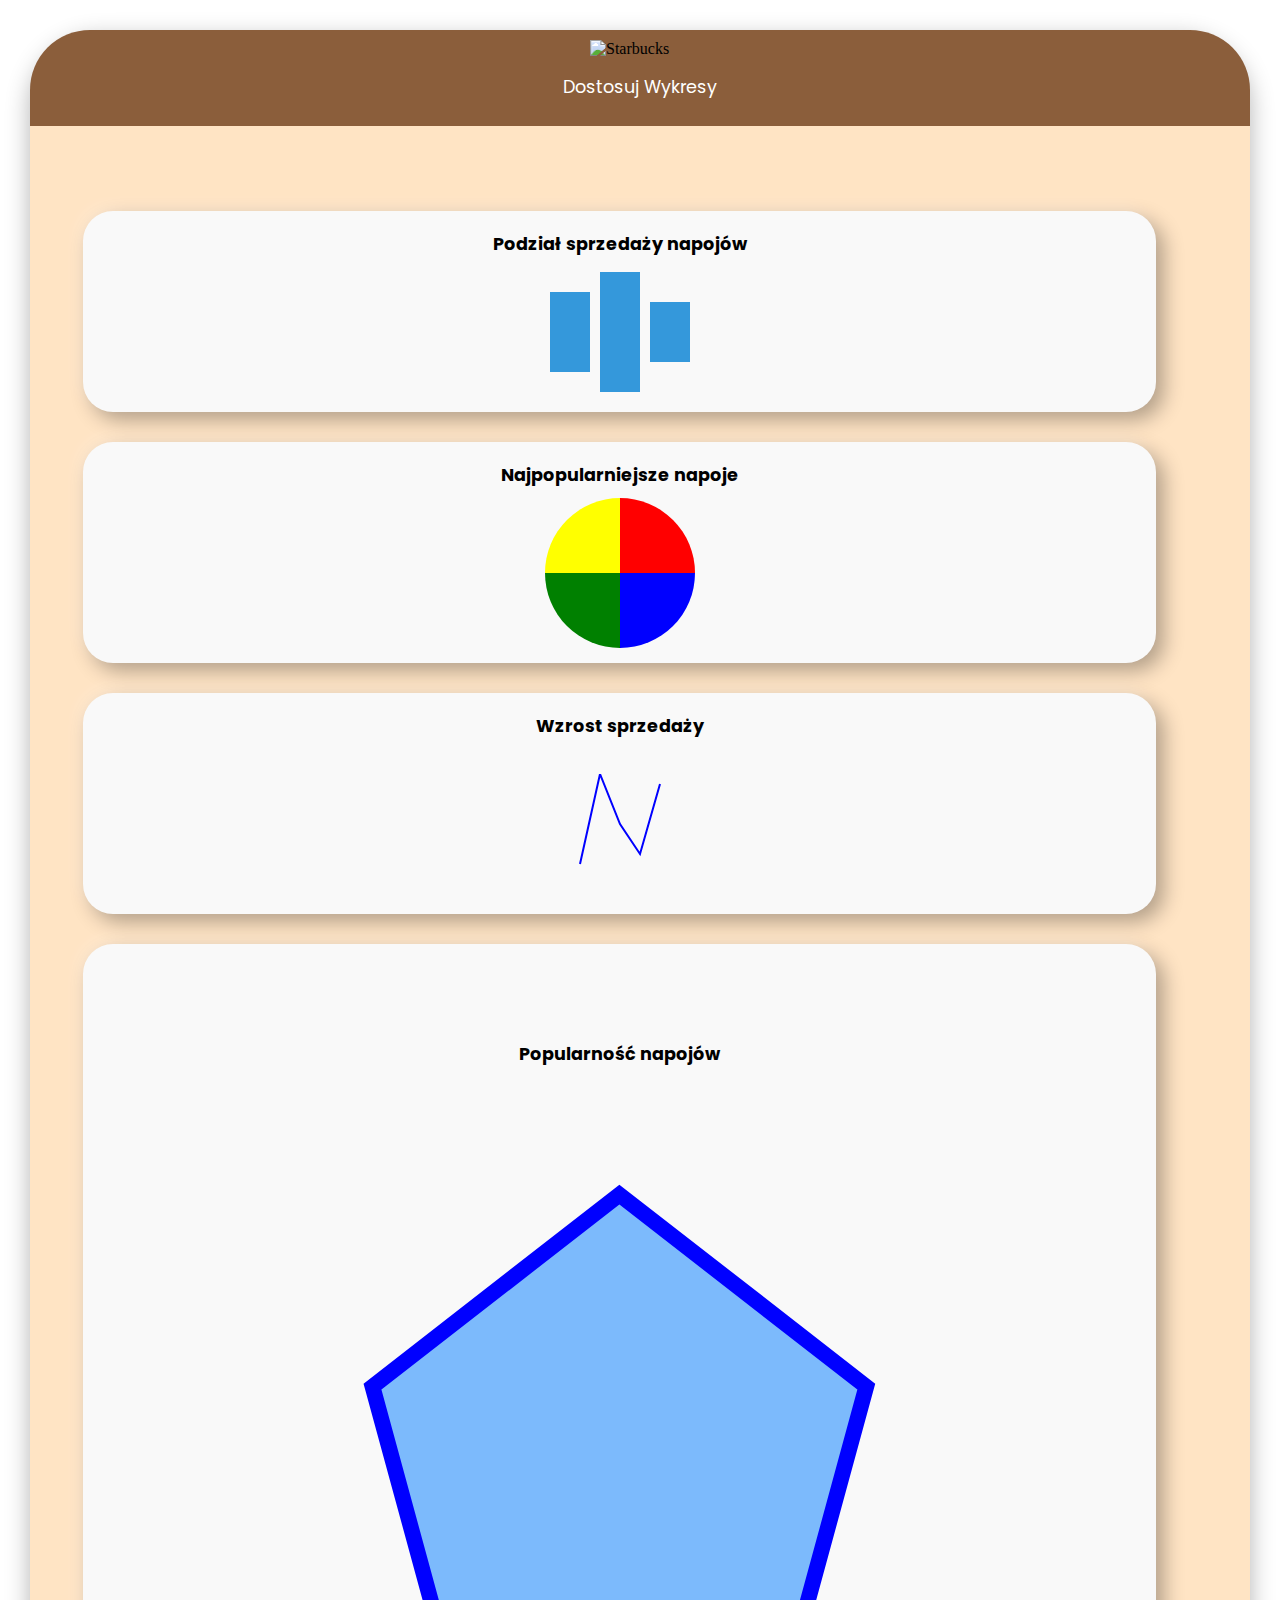
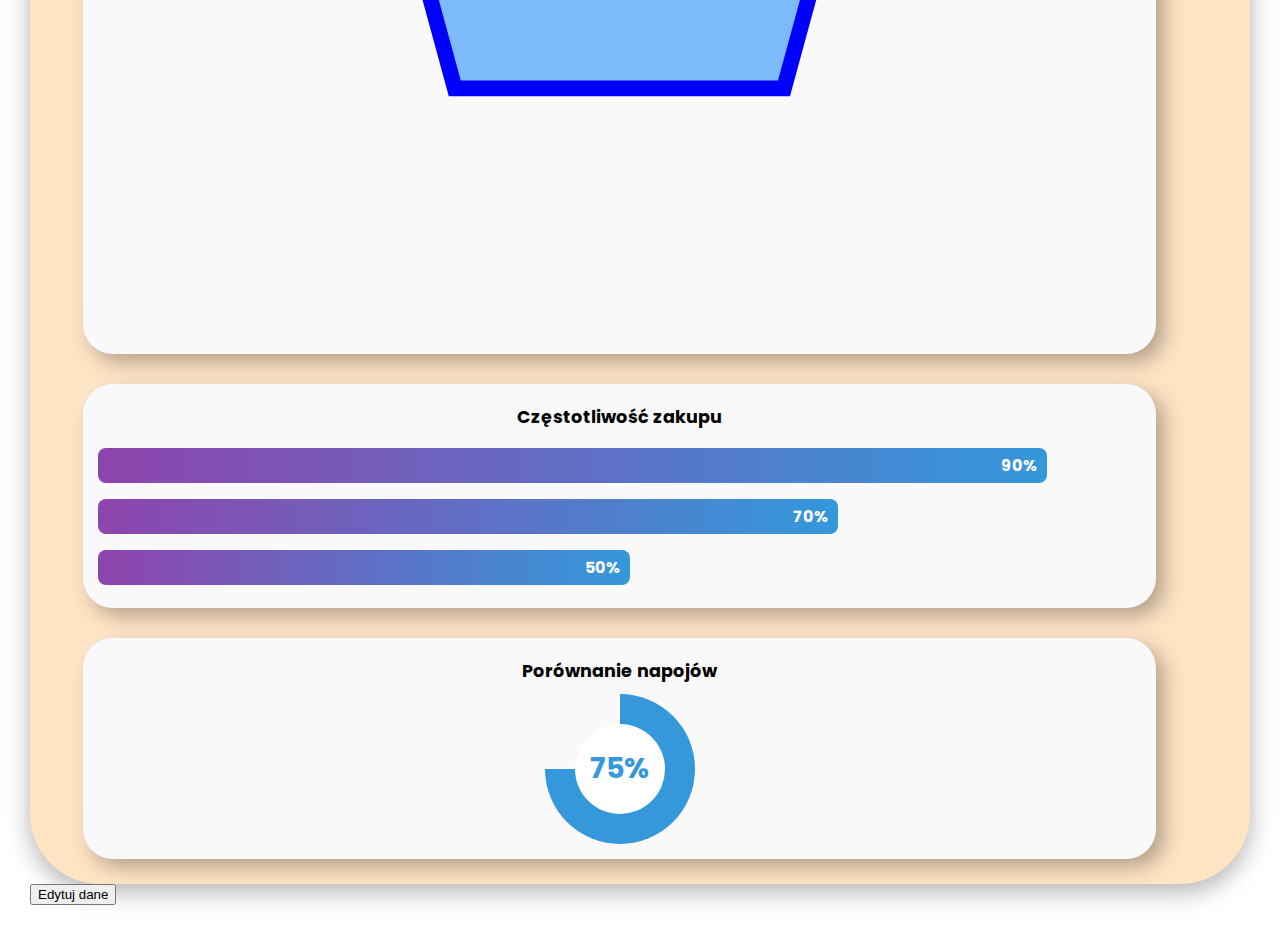
==== index.html @ aa89bda1 "fix" ====
<!DOCTYPE html>
<html lang="pl">
<head>
    <meta charset="UTF-8">
    <link rel="stylesheet" href="style.css">
    <meta name="viewport" content="width=device-width, initial-scale=1.0">
    <title>Dashboard</title>
</head>
<body>
    <main>
        <section class="sidebar">
            <section class="pionowe_zdjecia">
                <img src="https://download.logo.wine/logo/Starbucks/Starbucks-Logo.wine.png" class="kawa" alt="Starbucks">
                <ul>
                    <li><a href="dane.html">Dostosuj Wykresy</a></li>
                </ul>
            </section>
        </section>

        <section class="dashboard">
            <section class="box">
                <h2>Podział sprzedaży napojów</h2>
                <section class="wykres-kontener słupkowy">
                    <div style="height: 80px"></div>
                    <div style="height: 120px"></div>
                    <div style="height: 60px"></div>
                </section>
            </section>

            <section class="box">
                <h2>Najpopularniejsze napoje</h2>
                <div class="wykres-kontener">
                    <div class="kolowy"></div>
                </div>
            </section>

            <section class="box">
                <h2>Wzrost sprzedaży</h2>
                <div class="wykres-kontener liniowy">
                    <svg viewBox="0 0 100 100" width="100" height="100">
                        <polyline points="10,80 30,60 50,70 70,40 90,20" stroke="blue" stroke-width="2" fill="none" />
                    </svg>
                </div>
            </section>

            <section class="box">
                <h2>Popularność napojów </h2>
                <div class="graph-container">
                    <svg class="radar" viewBox="0 0 100 100">
                        <polygon points="50,10 90,30 75,80 25,80 10,30" fill="rgba(0, 123, 255, 0.5)" stroke="blue" stroke-width="2"></polygon>
                    </svg>
                </div>
            </section>

            <section class="box">
                <h2>Częstotliwość zakupu</h2>
                <div class="kontener-wykresu słupki">
                    <div style="width: 90%">90%</div>
                    <div style="width: 70%">70%</div>
                    <div style="width: 50%">50%</div>
                </div>
            </section>

            <section class="box">
                <h2>Porównanie napojów</h2>
                <div class="kontener-wykresu">
                    <div class="okrągły">
                        <div class="wartosc">75%</div>
                    </div>
                </div>
            </section>
        </section>
    </main>
    <script>
document.addEventListener("DOMContentLoaded", function () {
    let data = {
        slupkowy: [80, 120, 60],
        kolowy: [25, 25, 25, 25],
        liniowy: [10, 100, 50, 20, 90],
        slupki: [90, 70, 50],
        okragly: 75,
        radar: [70, 70, 70, 70, 70]
    };

    function updateCharts() {
        let slupkowyBars = document.querySelectorAll(".słupkowy div");
        for (let i = 0; i < slupkowyBars.length; i++) {
            slupkowyBars[i].style.height = data.slupkowy[i] + "px";
        }

        let pieChart = document.querySelector(".kolowy");
        let total = data.kolowy.reduce((a, b) => a + b, 0);
        let colors = ["red", "blue", "green", "yellow"];
        let gradient = "conic-gradient(";
        let start = 0;
        for (let i = 0; i < data.kolowy.length; i++) {
            let end = start + (data.kolowy[i] / total) * 100;
            gradient += colors[i] + " " + start + "% " + end + "%, ";
            start = end;
        }
        pieChart.style.background = gradient.slice(0, -2) + ")";

        let polyline = document.querySelector(".liniowy polyline");
        let points = "";
        for (let i = 0; i < data.liniowy.length; i++) {
            points += (10 + i * 20) + "," + (100 - data.liniowy[i]) + " ";
        }
        polyline.setAttribute("points", points.trim());

        let slupkiBars = document.querySelectorAll(".słupki div");
        for (let i = 0; i < slupkiBars.length; i++) {
            slupkiBars[i].style.width = data.slupki[i] + "%";
            slupkiBars[i].textContent = data.slupki[i] + "%";
        }

        let okraglyChart = document.querySelector(".okrągły");
        okraglyChart.style.background = `conic-gradient(#3498db 0% ${data.okragly}%, #f9f9f9 ${data.okragly}% 100%)`;
        document.querySelector(".okrągły .wartosc").textContent = data.okragly + "%";

        let radarSvg = document.querySelector(".radar polygon");
        let radarGrid = document.querySelector(".radar .grid");
        let basePoints = [
            [50, 0], [95, 35], [80, 90], [20, 90], [5, 35]
        ];
        let radarPoints = basePoints.map((point, index) => {
            let scale = data.radar[index] / 100;
            return [(50 + (point[0] - 50) * scale), (50 + (point[1] - 50) * scale)].join(",");
        }).join(" ");
        radarSvg.setAttribute("points", radarPoints);

        let gridPoints = basePoints.map(point => point.join(",")).join(" ");
        radarGrid.setAttribute("points", gridPoints);
    }

    let button = document.createElement("button");
    button.textContent = "Edytuj dane";
    button.id = "editData";
    document.body.appendChild(button);
    button.addEventListener("click", function () {
        let newData = prompt("Podaj nowe wartości w formacie JSON", JSON.stringify(data));
        try {
            data = JSON.parse(newData);
            updateCharts();
        } catch (e) {
            alert("Nieprawidłowy format danych!");
        }
    });

    updateCharts();
});

    </script>
</body>
</html>
---- style.css ----
@import url('https://fonts.googleapis.com/css2?family=Poppins:ital,wght@0,100;0,200;0,300;0,400;0,500;0,600;0,700;0,800;0,900;1,100;1,200;1,300;1,400;1,500;1,600;1,700;1,800;1,900&family=Raleway:ital,wght@0,100..900;1,100..900&family=Ubuntu:ital,wght@0,300;0,400;0,500;0,700;1,300;1,400;1,500;1,700&display=swap');

body, html {
    margin: 0;
    padding: 0;
    box-sizing: border-box;
    margin: 30px;
}

.pionowe_zdjecia{
    display: flex;
    flex-direction: column;
    justify-content: center;
    align-items: center;
}

.pionowe_zdjecia > ul{
    list-style: none;
    text-align: center;
    padding: 0px 20px 0px 20px;
}

.pionowe_zdjecia > ul > li > a{
    text-decoration: none;
    color: white;
    font-family: "Poppins", sans-serif;
    font-size: 1.1rem;
}

main {
    width: 90%;
    height: 85vh;
    display: flex;
    justify-content: center;
    place-self: center;
    border-radius: 70px;
    box-shadow: 0 8px 25px rgba(0, 0, 0, 0.3);
    background-color: bisque;
}

main .sidebar {
    width: 5%;
    display: flex;
    background-color: #8B5E3B;
    flex-direction: column;
    justify-content: start;
    align-items: center;
    padding: 20px;
    border-top-left-radius: 70px;
    border-bottom-left-radius: 70px;
    top: 0;
    left: 0;
    z-index: 10;
}

.kawa {
    width: 150px;
    height: 100px;
}

main .dashboard {
    width: 95%;
    display: flex;
    flex-wrap: wrap;
    padding: 20px;
    justify-content: space-between;
}

.dashboard > .box {
    width: 28%;
    height: 32vh;
    margin: 15px;
    padding: 10px;
    background-color: #f9f9f9;
    border-radius: 30px;
    box-shadow: 
        8px 8px 20px rgba(0, 0, 0, 0.3), 
        -5px -5px 15px rgba(255, 255, 255, 0.2);
    transition: transform 0.3s ease, box-shadow 0.3s ease;
}

.dashboard > .box:hover {
    transform: translateY(-10px) scale(1.05);
    box-shadow: 12px 12px 25px rgba(0, 0, 0, 0.4), 
                -7px -7px 20px rgba(255, 255, 255, 0.3);
}

.box {
    display: flex;
    justify-content: center;
    align-items: center;
    flex-direction: column;
    width: 100%;
    height: 100%;
    position: relative;
}

.box > h2 {
    margin: 5px 0px 10px 0px;
    font-family: "Poppins", sans-serif;
    font-size: 1.3rem;
}

.wykres-kontener {
    display: flex;
    align-items: center;
    justify-content: center;
}

.słupkowy div {
    width: 40px;
    height: var(--height);
    background: #3498db;
    margin: 5px;
    display: inline-block;
}

.kolowy {
    width: 150px;
    height: 150px;
    border-radius: 50%;
    background: conic-gradient(red 0% 25%, blue 25% 50%, green 50% 75%, yellow 75% 100%);
}

.liniowy {
    width: 150px;
    height: 150px;
}

.trójkątny {
    width: 0;
    height: 0;
    border-left: 70px solid transparent;
    border-right: 70px solid transparent;
    border-bottom: 150px solid #e74c3c;
}

.słupki {
    display: flex;
    flex-direction: column;
    align-items: flex-start;
    width: 100%;
}

.słupki div {
    height: 35px;
    width: var(--width);
    background: linear-gradient(to right, #8e44ad, #3498db);
    border-radius: 8px;
    margin: 8px 0;
    text-align: right;
    color: white;
    padding-right: 10px;
    line-height: 35px;
    font-weight: bold;
    font-family: "Poppins", sans-serif;
    transition: width 0.5s ease;
}

.okrągły {
    width: 150px;
    height: 150px;
    border-radius: 50%;
    background: conic-gradient(#3498db 0% 75%, #f9f9f9 75% 100%);
    position: relative;
    display: flex;
    align-items: center;
    justify-content: center;
}

.okrągły::before {
    content: "";
    position: absolute;
    width: 90px;
    height: 90px;
    background: white;
    border-radius: 50%;
    top: 30px;
    left: 30px;
}

.wartosc {
    position: absolute;
    font-family: "Poppins", sans-serif;
    font-size: 1.8rem;
    font-weight: bold;
    color: #3498db;
}

.graph-container {
    width: 90%;
    height: 80%;
    display: flex;
    align-items: center;
    justify-content: center;
}

.radar {
    width: 100%;
    height: 100%;
}

@media screen and (max-width: 1310px) {
    body, html {
        margin: 15px;
    }

    main .dashboard {
        padding: 10px;
    }

    main {
        width: 100%;
        flex-direction: column;
        height: auto;
    }

    main .sidebar {
        width: 100%;
        height: auto;
        position: relative;
        border-top-left-radius: 60px;
        border-bottom-left-radius: 0px;
        border-top-right-radius: 60px;
        padding: 10px 0;
        display: flex;
        justify-content: center; 
        align-items: center; 
        z-index: 10; 
    }

    .kawa {
        width: 100px;
        height: auto;
    }

    .dashboard {
        width: 100%;
        max-height: 100%;
        overflow-y: auto;
        padding: 10px;
        margin-top: 60px;
    }

    .dashboard > .box {
        width: 90%;  
        height: auto;
        margin: 15px auto;
        padding: 15px;
    }

    .box > h2 {
        font-size: 1.1rem;
    }
}



@media screen and (max-width: 768px) {
    main {
        width: 100%;
        flex-direction: column;
        height: auto;
    }

    main .sidebar {
        width: 100%;
        height: auto;
        position: relative;
        border-top-left-radius: 60px;
        border-bottom-left-radius: 0px;
        border-top-right-radius: 60px;
        padding: 10px 0;
        display: flex;
        justify-content: center; 
        align-items: center; 
        z-index: 10; 
    }

    .kawa {
        width: 100px;
        height: auto;
    }

    .dashboard {
        width: 100%;
        max-height: 100%;
        overflow-y: auto;
        padding: 10px;
        margin-top: 60px;
    }

    .dashboard > .box {
        width: 90%;  
        height: auto;
        margin: 15px auto;
        padding: 15px;
    }

    .box > h2 {
        font-size: 1.1rem;
    }
}




@media screen and (max-width: 425px) {
    body, html {
        margin: 15px;
    }

    main .dashboard {
        padding: 10px;
    }

    main {
        width: 100%;
        flex-direction: column;
        height: auto;
    }

    main .sidebar {
        width: 100%;
        height: auto;
        position: relative;
        border-top-left-radius: 60px;
        border-bottom-left-radius: 0px;
        border-top-right-radius: 60px;
        padding: 10px 0;
        display: flex;
        justify-content: center; 
        align-items: center; 
        z-index: 10; 
    }

    .kawa {
        width: 100px;
        height: auto;
    }

    .dashboard {
        width: 100%;
        max-height: 100%;
        overflow-y: auto;
        padding: 10px;
        margin-top: 60px;
    }

    .dashboard > .box {
        width: 90%;  
        height: auto;
        margin: 15px auto;
        padding: 15px;
    }

    .box > h2 {
        font-size: 1.1rem;
    }
}
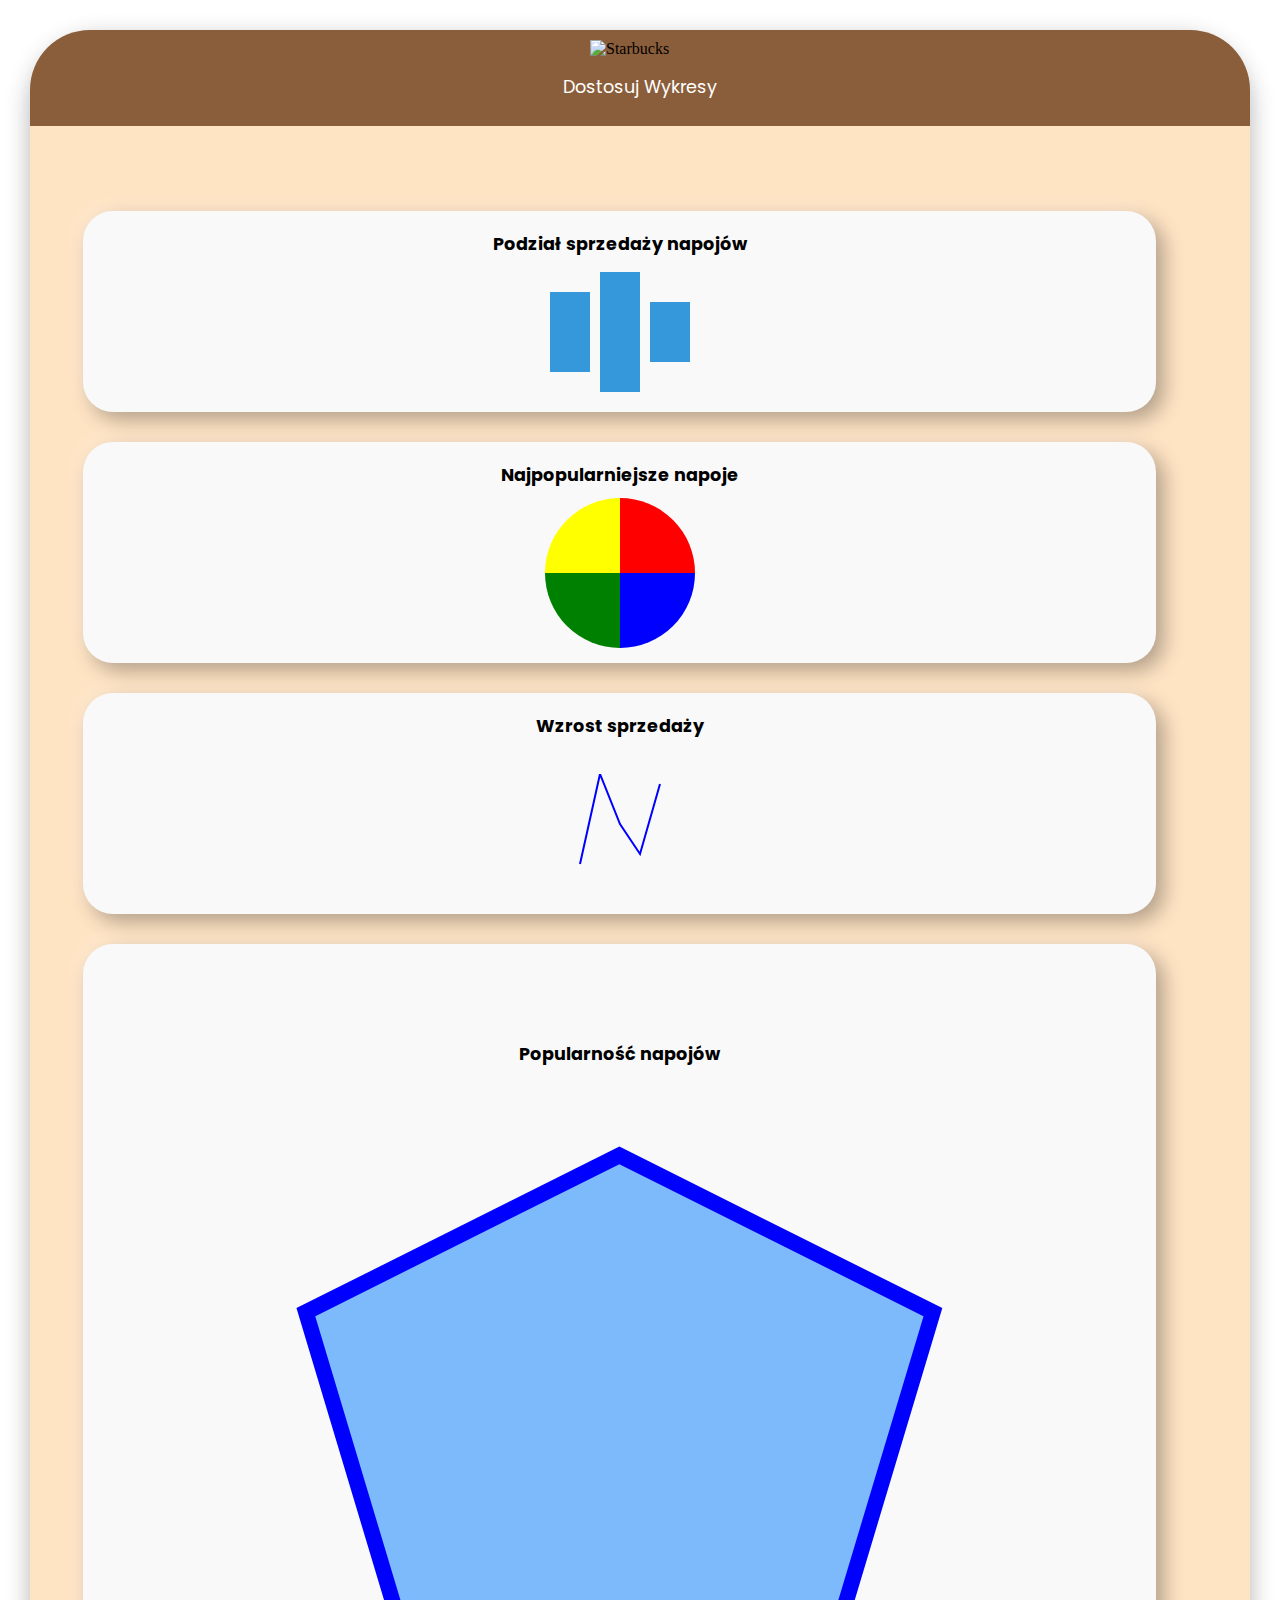
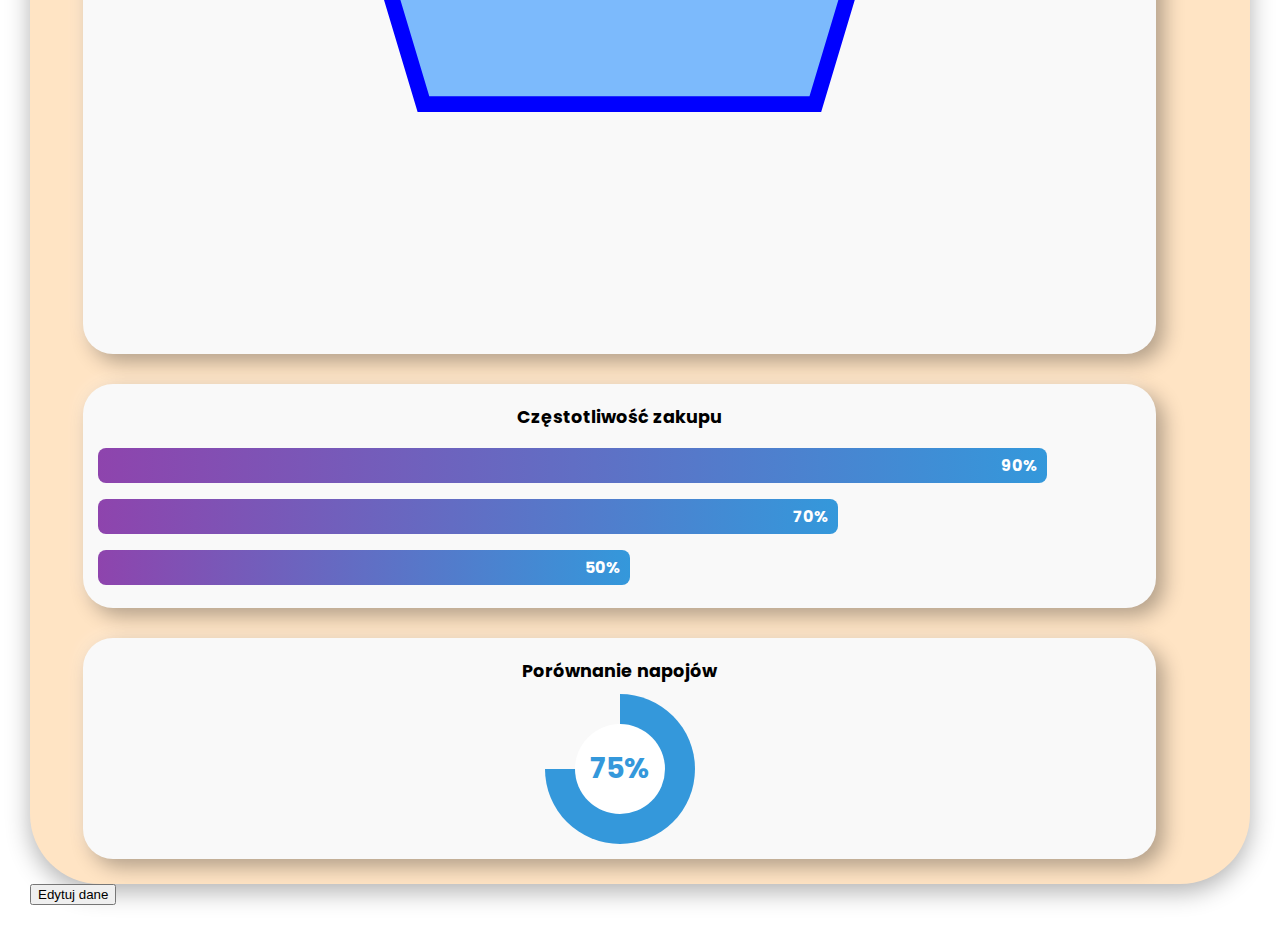
==== commit 8925fa5e: "Koniec na dzisiaj bo zaraz sie zabije chyba" ====
--- a/index.html
+++ b/index.html
@@ -2,8 +2,8 @@
 <html lang="pl">
 <head>
     <meta charset="UTF-8">
+    <meta name="viewport" content="width=device-width, initial-scale=1.0">
     <link rel="stylesheet" href="style.css">
-    <meta name="viewport" content="width=device-width, initial-scale=1.0">
     <title>Dashboard</title>
 </head>
 <body>
@@ -73,20 +73,21 @@
     </main>
     <script>
 document.addEventListener("DOMContentLoaded", function () {
-    let data = {
+    let savedData = localStorage.getItem("chartData");
+    let data = savedData ? JSON.parse(savedData) : {
         slupkowy: [80, 120, 60],
         kolowy: [25, 25, 25, 25],
         liniowy: [10, 100, 50, 20, 90],
+        radar: [70, 70, 70, 70, 70],
         slupki: [90, 70, 50],
-        okragly: 75,
-        radar: [70, 70, 70, 70, 70]
+        okragly: 75
     };
 
     function updateCharts() {
         let slupkowyBars = document.querySelectorAll(".słupkowy div");
-        for (let i = 0; i < slupkowyBars.length; i++) {
-            slupkowyBars[i].style.height = data.slupkowy[i] + "px";
-        }
+        slupkowyBars.forEach((bar, i) => {
+            bar.style.height = data.slupkowy[i] + "px";
+        });
 
         let pieChart = document.querySelector(".kolowy");
         let total = data.kolowy.reduce((a, b) => a + b, 0);
@@ -95,51 +96,36 @@
         let start = 0;
         for (let i = 0; i < data.kolowy.length; i++) {
             let end = start + (data.kolowy[i] / total) * 100;
-            gradient += colors[i] + " " + start + "% " + end + "%, ";
+            gradient += `${colors[i]} ${start}% ${end}%, `;
             start = end;
         }
         pieChart.style.background = gradient.slice(0, -2) + ")";
 
         let polyline = document.querySelector(".liniowy polyline");
-        let points = "";
-        for (let i = 0; i < data.liniowy.length; i++) {
-            points += (10 + i * 20) + "," + (100 - data.liniowy[i]) + " ";
-        }
-        polyline.setAttribute("points", points.trim());
+        let points = data.liniowy.map((val, i) => `${10 + i * 20},${100 - val}`).join(" ");
+        polyline.setAttribute("points", points);
 
         let slupkiBars = document.querySelectorAll(".słupki div");
-        for (let i = 0; i < slupkiBars.length; i++) {
-            slupkiBars[i].style.width = data.slupki[i] + "%";
-            slupkiBars[i].textContent = data.slupki[i] + "%";
-        }
+        slupkiBars.forEach((bar, i) => {
+            bar.style.width = data.slupki[i] + "%";
+            bar.textContent = data.slupki[i] + "%";
+        });
 
         let okraglyChart = document.querySelector(".okrągły");
         okraglyChart.style.background = `conic-gradient(#3498db 0% ${data.okragly}%, #f9f9f9 ${data.okragly}% 100%)`;
         document.querySelector(".okrągły .wartosc").textContent = data.okragly + "%";
-
-        let radarSvg = document.querySelector(".radar polygon");
-        let radarGrid = document.querySelector(".radar .grid");
-        let basePoints = [
-            [50, 0], [95, 35], [80, 90], [20, 90], [5, 35]
-        ];
-        let radarPoints = basePoints.map((point, index) => {
-            let scale = data.radar[index] / 100;
-            return [(50 + (point[0] - 50) * scale), (50 + (point[1] - 50) * scale)].join(",");
-        }).join(" ");
-        radarSvg.setAttribute("points", radarPoints);
-
-        let gridPoints = basePoints.map(point => point.join(",")).join(" ");
-        radarGrid.setAttribute("points", gridPoints);
     }
 
     let button = document.createElement("button");
     button.textContent = "Edytuj dane";
     button.id = "editData";
     document.body.appendChild(button);
+    
     button.addEventListener("click", function () {
         let newData = prompt("Podaj nowe wartości w formacie JSON", JSON.stringify(data));
         try {
             data = JSON.parse(newData);
+            localStorage.setItem("chartData", JSON.stringify(data));
             updateCharts();
         } catch (e) {
             alert("Nieprawidłowy format danych!");
--- a/style.css
+++ b/style.css
@@ -1,360 +1,360 @@
 @import url('https://fonts.googleapis.com/css2?family=Poppins:ital,wght@0,100;0,200;0,300;0,400;0,500;0,600;0,700;0,800;0,900;1,100;1,200;1,300;1,400;1,500;1,600;1,700;1,800;1,900&family=Raleway:ital,wght@0,100..900;1,100..900&family=Ubuntu:ital,wght@0,300;0,400;0,500;0,700;1,300;1,400;1,500;1,700&display=swap');
 
-body, html {
-    margin: 0;
-    padding: 0;
-    box-sizing: border-box;
-    margin: 30px;
-}
-
-.pionowe_zdjecia{
-    display: flex;
-    flex-direction: column;
-    justify-content: center;
-    align-items: center;
-}
-
-.pionowe_zdjecia > ul{
-    list-style: none;
-    text-align: center;
-    padding: 0px 20px 0px 20px;
-}
-
-.pionowe_zdjecia > ul > li > a{
-    text-decoration: none;
-    color: white;
-    font-family: "Poppins", sans-serif;
-    font-size: 1.1rem;
-}
-
-main {
-    width: 90%;
-    height: 85vh;
-    display: flex;
-    justify-content: center;
-    place-self: center;
-    border-radius: 70px;
-    box-shadow: 0 8px 25px rgba(0, 0, 0, 0.3);
-    background-color: bisque;
-}
-
-main .sidebar {
-    width: 5%;
-    display: flex;
-    background-color: #8B5E3B;
-    flex-direction: column;
-    justify-content: start;
-    align-items: center;
-    padding: 20px;
-    border-top-left-radius: 70px;
-    border-bottom-left-radius: 70px;
-    top: 0;
-    left: 0;
-    z-index: 10;
-}
-
-.kawa {
-    width: 150px;
-    height: 100px;
-}
-
-main .dashboard {
-    width: 95%;
-    display: flex;
-    flex-wrap: wrap;
-    padding: 20px;
-    justify-content: space-between;
-}
-
-.dashboard > .box {
-    width: 28%;
-    height: 32vh;
-    margin: 15px;
-    padding: 10px;
-    background-color: #f9f9f9;
-    border-radius: 30px;
-    box-shadow: 
-        8px 8px 20px rgba(0, 0, 0, 0.3), 
-        -5px -5px 15px rgba(255, 255, 255, 0.2);
-    transition: transform 0.3s ease, box-shadow 0.3s ease;
-}
-
-.dashboard > .box:hover {
-    transform: translateY(-10px) scale(1.05);
-    box-shadow: 12px 12px 25px rgba(0, 0, 0, 0.4), 
-                -7px -7px 20px rgba(255, 255, 255, 0.3);
-}
-
-.box {
-    display: flex;
-    justify-content: center;
-    align-items: center;
-    flex-direction: column;
-    width: 100%;
-    height: 100%;
-    position: relative;
-}
-
-.box > h2 {
-    margin: 5px 0px 10px 0px;
-    font-family: "Poppins", sans-serif;
-    font-size: 1.3rem;
-}
-
-.wykres-kontener {
-    display: flex;
-    align-items: center;
-    justify-content: center;
-}
-
-.słupkowy div {
-    width: 40px;
-    height: var(--height);
-    background: #3498db;
-    margin: 5px;
-    display: inline-block;
-}
-
-.kolowy {
-    width: 150px;
-    height: 150px;
-    border-radius: 50%;
-    background: conic-gradient(red 0% 25%, blue 25% 50%, green 50% 75%, yellow 75% 100%);
-}
-
-.liniowy {
-    width: 150px;
-    height: 150px;
-}
-
-.trójkątny {
-    width: 0;
-    height: 0;
-    border-left: 70px solid transparent;
-    border-right: 70px solid transparent;
-    border-bottom: 150px solid #e74c3c;
-}
-
-.słupki {
-    display: flex;
-    flex-direction: column;
-    align-items: flex-start;
-    width: 100%;
-}
-
-.słupki div {
-    height: 35px;
-    width: var(--width);
-    background: linear-gradient(to right, #8e44ad, #3498db);
-    border-radius: 8px;
-    margin: 8px 0;
-    text-align: right;
-    color: white;
-    padding-right: 10px;
-    line-height: 35px;
-    font-weight: bold;
-    font-family: "Poppins", sans-serif;
-    transition: width 0.5s ease;
-}
-
-.okrągły {
-    width: 150px;
-    height: 150px;
-    border-radius: 50%;
-    background: conic-gradient(#3498db 0% 75%, #f9f9f9 75% 100%);
-    position: relative;
-    display: flex;
-    align-items: center;
-    justify-content: center;
-}
-
-.okrągły::before {
-    content: "";
-    position: absolute;
-    width: 90px;
-    height: 90px;
-    background: white;
-    border-radius: 50%;
-    top: 30px;
-    left: 30px;
-}
-
-.wartosc {
-    position: absolute;
-    font-family: "Poppins", sans-serif;
-    font-size: 1.8rem;
-    font-weight: bold;
-    color: #3498db;
-}
-
-.graph-container {
-    width: 90%;
-    height: 80%;
-    display: flex;
-    align-items: center;
-    justify-content: center;
-}
-
-.radar {
-    width: 100%;
-    height: 100%;
-}
-
-@media screen and (max-width: 1310px) {
-    body, html {
-        margin: 15px;
-    }
-
-    main .dashboard {
-        padding: 10px;
-    }
-
-    main {
-        width: 100%;
-        flex-direction: column;
-        height: auto;
-    }
-
-    main .sidebar {
-        width: 100%;
-        height: auto;
-        position: relative;
-        border-top-left-radius: 60px;
-        border-bottom-left-radius: 0px;
-        border-top-right-radius: 60px;
-        padding: 10px 0;
-        display: flex;
-        justify-content: center; 
-        align-items: center; 
-        z-index: 10; 
-    }
-
-    .kawa {
-        width: 100px;
-        height: auto;
-    }
-
-    .dashboard {
-        width: 100%;
-        max-height: 100%;
-        overflow-y: auto;
-        padding: 10px;
-        margin-top: 60px;
-    }
-
-    .dashboard > .box {
-        width: 90%;  
-        height: auto;
-        margin: 15px auto;
-        padding: 15px;
-    }
-
-    .box > h2 {
-        font-size: 1.1rem;
-    }
-}
-
-
-
-@media screen and (max-width: 768px) {
-    main {
-        width: 100%;
-        flex-direction: column;
-        height: auto;
-    }
-
-    main .sidebar {
-        width: 100%;
-        height: auto;
-        position: relative;
-        border-top-left-radius: 60px;
-        border-bottom-left-radius: 0px;
-        border-top-right-radius: 60px;
-        padding: 10px 0;
-        display: flex;
-        justify-content: center; 
-        align-items: center; 
-        z-index: 10; 
-    }
-
-    .kawa {
-        width: 100px;
-        height: auto;
-    }
-
-    .dashboard {
-        width: 100%;
-        max-height: 100%;
-        overflow-y: auto;
-        padding: 10px;
-        margin-top: 60px;
-    }
-
-    .dashboard > .box {
-        width: 90%;  
-        height: auto;
-        margin: 15px auto;
-        padding: 15px;
-    }
-
-    .box > h2 {
-        font-size: 1.1rem;
-    }
-}
-
-
-
-
-@media screen and (max-width: 425px) {
-    body, html {
-        margin: 15px;
-    }
-
-    main .dashboard {
-        padding: 10px;
-    }
-
-    main {
-        width: 100%;
-        flex-direction: column;
-        height: auto;
-    }
-
-    main .sidebar {
-        width: 100%;
-        height: auto;
-        position: relative;
-        border-top-left-radius: 60px;
-        border-bottom-left-radius: 0px;
-        border-top-right-radius: 60px;
-        padding: 10px 0;
-        display: flex;
-        justify-content: center; 
-        align-items: center; 
-        z-index: 10; 
-    }
-
-    .kawa {
-        width: 100px;
-        height: auto;
-    }
-
-    .dashboard {
-        width: 100%;
-        max-height: 100%;
-        overflow-y: auto;
-        padding: 10px;
-        margin-top: 60px;
-    }
-
-    .dashboard > .box {
-        width: 90%;  
-        height: auto;
-        margin: 15px auto;
-        padding: 15px;
-    }
-
-    .box > h2 {
-        font-size: 1.1rem;
-    }
-}
+        body, html {
+            margin: 0;
+            padding: 0;
+            box-sizing: border-box;
+            margin: 30px;
+        }
+        
+        .pionowe_zdjecia{
+            display: flex;
+            flex-direction: column;
+            justify-content: center;
+            align-items: center;
+        }
+        
+        .pionowe_zdjecia > ul{
+            list-style: none;
+            text-align: center;
+            padding: 0px 20px 0px 20px;
+        }
+        
+        .pionowe_zdjecia > ul > li > a{
+            text-decoration: none;
+            color: white;
+            font-family: "Poppins", sans-serif;
+            font-size: 1.1rem;
+        }
+        
+        main {
+            width: 90%;
+            height: 85vh;
+            display: flex;
+            justify-content: center;
+            place-self: center;
+            border-radius: 70px;
+            box-shadow: 0 8px 25px rgba(0, 0, 0, 0.3);
+            background-color: bisque;
+        }
+        
+        main .sidebar {
+            width: 5%;
+            display: flex;
+            background-color: #8B5E3B;
+            flex-direction: column;
+            justify-content: start;
+            align-items: center;
+            padding: 20px;
+            border-top-left-radius: 70px;
+            border-bottom-left-radius: 70px;
+            top: 0;
+            left: 0;
+            z-index: 10;
+        }
+        
+        .kawa {
+            width: 150px;
+            height: 100px;
+        }
+        
+        main .dashboard {
+            width: 95%;
+            display: flex;
+            flex-wrap: wrap;
+            padding: 20px;
+            justify-content: space-between;
+        }
+        
+        .dashboard > .box {
+            width: 28%;
+            height: 32vh;
+            margin: 15px;
+            padding: 10px;
+            background-color: #f9f9f9;
+            border-radius: 30px;
+            box-shadow: 
+                8px 8px 20px rgba(0, 0, 0, 0.3), 
+                -5px -5px 15px rgba(255, 255, 255, 0.2);
+            transition: transform 0.3s ease, box-shadow 0.3s ease;
+        }
+        
+        .dashboard > .box:hover {
+            transform: translateY(-10px) scale(1.05);
+            box-shadow: 12px 12px 25px rgba(0, 0, 0, 0.4), 
+                        -7px -7px 20px rgba(255, 255, 255, 0.3);
+        }
+        
+        .box {
+            display: flex;
+            justify-content: center;
+            align-items: center;
+            flex-direction: column;
+            width: 100%;
+            height: 100%;
+            position: relative;
+        }
+        
+        .box > h2 {
+            margin: 5px 0px 10px 0px;
+            font-family: "Poppins", sans-serif;
+            font-size: 1.3rem;
+        }
+        
+        .wykres-kontener {
+            display: flex;
+            align-items: center;
+            justify-content: center;
+        }
+        
+        .słupkowy div {
+            width: 40px;
+            height: var(--height);
+            background: #3498db;
+            margin: 5px;
+            display: inline-block;
+        }
+        
+        .kolowy {
+            width: 150px;
+            height: 150px;
+            border-radius: 50%;
+            background: conic-gradient(red 0% 25%, blue 25% 50%, green 50% 75%, yellow 75% 100%);
+        }
+        
+        .liniowy {
+            width: 150px;
+            height: 150px;
+        }
+        
+        .trójkątny {
+            width: 0;
+            height: 0;
+            border-left: 70px solid transparent;
+            border-right: 70px solid transparent;
+            border-bottom: 150px solid #e74c3c;
+        }
+        
+        .słupki {
+            display: flex;
+            flex-direction: column;
+            align-items: flex-start;
+            width: 100%;
+        }
+        
+        .słupki div {
+            height: 35px;
+            width: var(--width);
+            background: linear-gradient(to right, #8e44ad, #3498db);
+            border-radius: 8px;
+            margin: 8px 0;
+            text-align: right;
+            color: white;
+            padding-right: 10px;
+            line-height: 35px;
+            font-weight: bold;
+            font-family: "Poppins", sans-serif;
+            transition: width 0.5s ease;
+        }
+        
+        .okrągły {
+            width: 150px;
+            height: 150px;
+            border-radius: 50%;
+            background: conic-gradient(#3498db 0% 75%, #f9f9f9 75% 100%);
+            position: relative;
+            display: flex;
+            align-items: center;
+            justify-content: center;
+        }
+        
+        .okrągły::before {
+            content: "";
+            position: absolute;
+            width: 90px;
+            height: 90px;
+            background: white;
+            border-radius: 50%;
+            top: 30px;
+            left: 30px;
+        }
+        
+        .wartosc {
+            position: absolute;
+            font-family: "Poppins", sans-serif;
+            font-size: 1.8rem;
+            font-weight: bold;
+            color: #3498db;
+        }
+        
+        .graph-container {
+            width: 90%;
+            height: 80%;
+            display: flex;
+            align-items: center;
+            justify-content: center;
+        }
+        
+        .radar {
+            width: 100%;
+            height: 100%;
+        }
+        
+        @media screen and (max-width: 1310px) {
+            body, html {
+                margin: 15px;
+            }
+        
+            main .dashboard {
+                padding: 10px;
+            }
+        
+            main {
+                width: 100%;
+                flex-direction: column;
+                height: auto;
+            }
+        
+            main .sidebar {
+                width: 100%;
+                height: auto;
+                position: relative;
+                border-top-left-radius: 60px;
+                border-bottom-left-radius: 0px;
+                border-top-right-radius: 60px;
+                padding: 10px 0;
+                display: flex;
+                justify-content: center; 
+                align-items: center; 
+                z-index: 10; 
+            }
+        
+            .kawa {
+                width: 100px;
+                height: auto;
+            }
+        
+            .dashboard {
+                width: 100%;
+                max-height: 100%;
+                overflow-y: auto;
+                padding: 10px;
+                margin-top: 60px;
+            }
+        
+            .dashboard > .box {
+                width: 90%;  
+                height: auto;
+                margin: 15px auto;
+                padding: 15px;
+            }
+        
+            .box > h2 {
+                font-size: 1.1rem;
+            }
+        }
+        
+        
+        
+        @media screen and (max-width: 768px) {
+            main {
+                width: 100%;
+                flex-direction: column;
+                height: auto;
+            }
+        
+            main .sidebar {
+                width: 100%;
+                height: auto;
+                position: relative;
+                border-top-left-radius: 60px;
+                border-bottom-left-radius: 0px;
+                border-top-right-radius: 60px;
+                padding: 10px 0;
+                display: flex;
+                justify-content: center; 
+                align-items: center; 
+                z-index: 10; 
+            }
+        
+            .kawa {
+                width: 100px;
+                height: auto;
+            }
+        
+            .dashboard {
+                width: 100%;
+                max-height: 100%;
+                overflow-y: auto;
+                padding: 10px;
+                margin-top: 60px;
+            }
+        
+            .dashboard > .box {
+                width: 90%;  
+                height: auto;
+                margin: 15px auto;
+                padding: 15px;
+            }
+        
+            .box > h2 {
+                font-size: 1.1rem;
+            }
+        }
+        
+        
+        
+        
+        @media screen and (max-width: 425px) {
+            body, html {
+                margin: 15px;
+            }
+        
+            main .dashboard {
+                padding: 10px;
+            }
+        
+            main {
+                width: 100%;
+                flex-direction: column;
+                height: auto;
+            }
+        
+            main .sidebar {
+                width: 100%;
+                height: auto;
+                position: relative;
+                border-top-left-radius: 60px;
+                border-bottom-left-radius: 0px;
+                border-top-right-radius: 60px;
+                padding: 10px 0;
+                display: flex;
+                justify-content: center; 
+                align-items: center; 
+                z-index: 10; 
+            }
+        
+            .kawa {
+                width: 100px;
+                height: auto;
+            }
+        
+            .dashboard {
+                width: 100%;
+                max-height: 100%;
+                overflow-y: auto;
+                padding: 10px;
+                margin-top: 60px;
+            }
+        
+            .dashboard > .box {
+                width: 90%;  
+                height: auto;
+                margin: 15px auto;
+                padding: 15px;
+            }
+        
+            .box > h2 {
+                font-size: 1.1rem;
+            }
+        }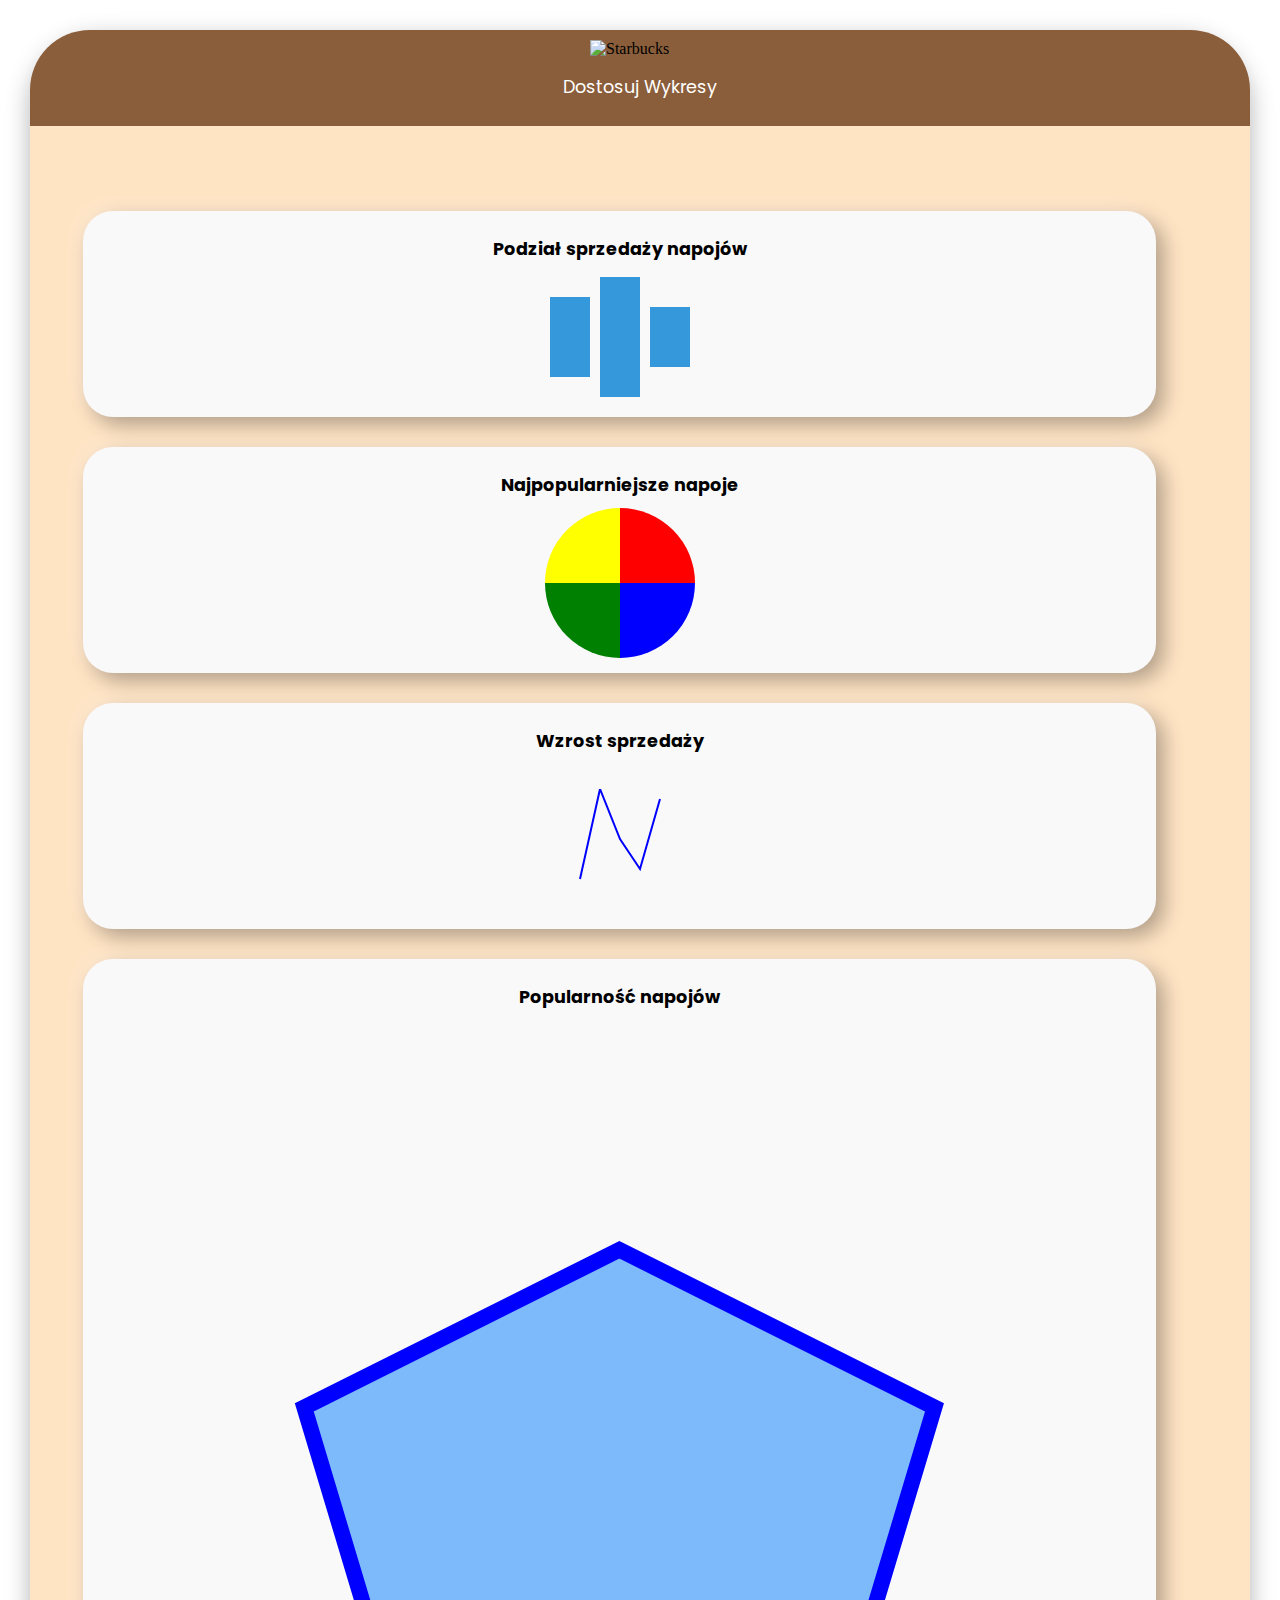
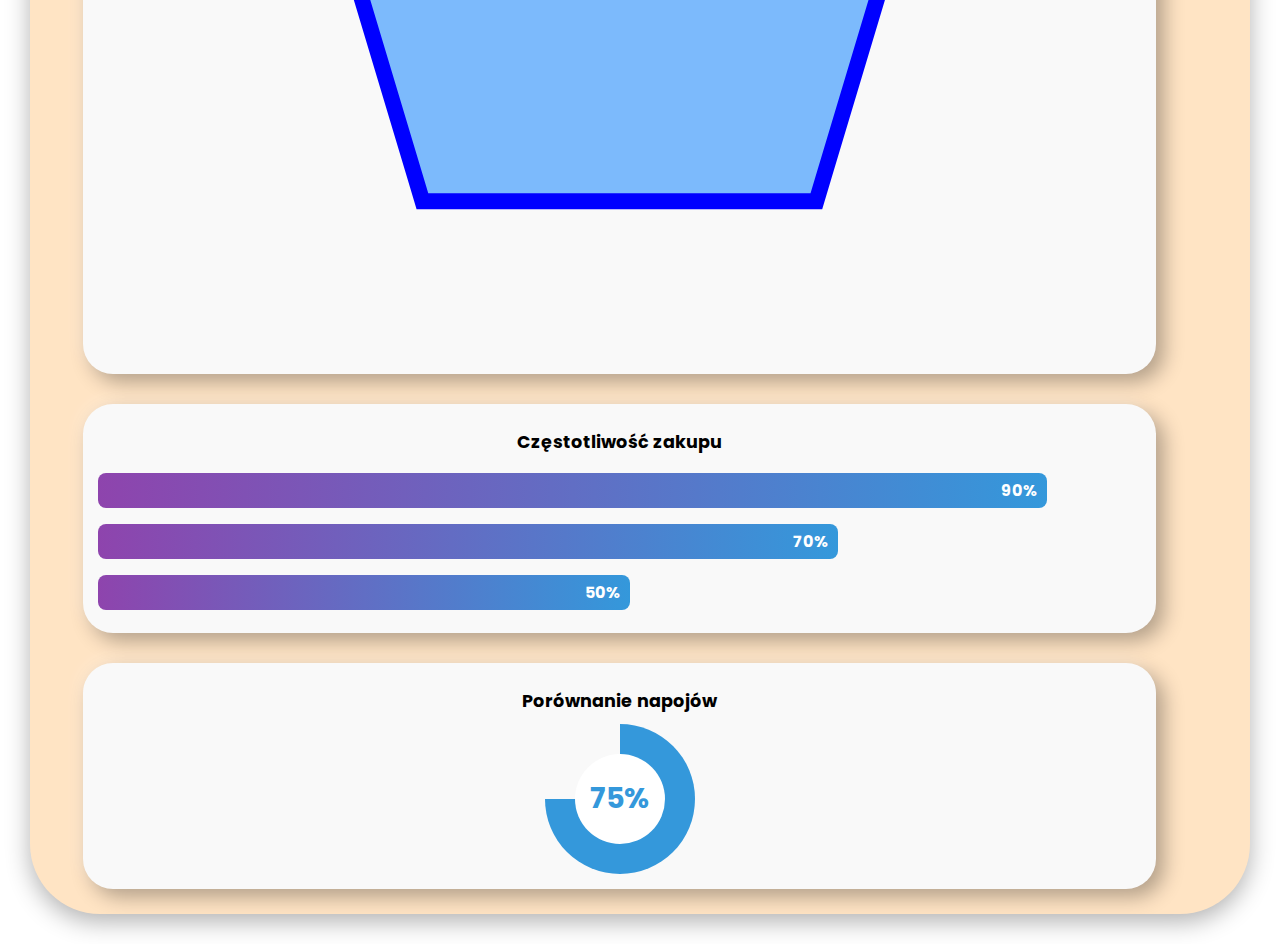
==== commit 343313f7: "Poprawinie wygladu w podstronie dane" ====
--- a/index.html
+++ b/index.html
@@ -29,45 +29,45 @@
 
             <section class="box">
                 <h2>Najpopularniejsze napoje</h2>
-                <div class="wykres-kontener">
+                <section class="wykres-kontener">
                     <div class="kolowy"></div>
-                </div>
+                </section>
             </section>
 
             <section class="box">
                 <h2>Wzrost sprzedaży</h2>
-                <div class="wykres-kontener liniowy">
+                <section class="wykres-kontener liniowy">
                     <svg viewBox="0 0 100 100" width="100" height="100">
                         <polyline points="10,80 30,60 50,70 70,40 90,20" stroke="blue" stroke-width="2" fill="none" />
                     </svg>
-                </div>
+                </section>
             </section>
 
             <section class="box">
                 <h2>Popularność napojów </h2>
-                <div class="graph-container">
+                <section class="graph-container">
                     <svg class="radar" viewBox="0 0 100 100">
                         <polygon points="50,10 90,30 75,80 25,80 10,30" fill="rgba(0, 123, 255, 0.5)" stroke="blue" stroke-width="2"></polygon>
                     </svg>
-                </div>
+                </section>
             </section>
 
             <section class="box">
                 <h2>Częstotliwość zakupu</h2>
-                <div class="kontener-wykresu słupki">
+                <section class="wykres-kontener słupki">
                     <div style="width: 90%">90%</div>
                     <div style="width: 70%">70%</div>
                     <div style="width: 50%">50%</div>
-                </div>
+                </section>
             </section>
 
             <section class="box">
                 <h2>Porównanie napojów</h2>
-                <div class="kontener-wykresu">
-                    <div class="okrągły">
-                        <div class="wartosc">75%</div>
-                    </div>
-                </div>
+                <section class="wykres-kontener">
+                    <section class="okrągły">
+                        <section class="wartosc">75%</section>
+                    </section>
+                </section>
             </section>
         </section>
     </main>
@@ -115,26 +115,8 @@
         okraglyChart.style.background = `conic-gradient(#3498db 0% ${data.okragly}%, #f9f9f9 ${data.okragly}% 100%)`;
         document.querySelector(".okrągły .wartosc").textContent = data.okragly + "%";
     }
-
-    let button = document.createElement("button");
-    button.textContent = "Edytuj dane";
-    button.id = "editData";
-    document.body.appendChild(button);
-    
-    button.addEventListener("click", function () {
-        let newData = prompt("Podaj nowe wartości w formacie JSON", JSON.stringify(data));
-        try {
-            data = JSON.parse(newData);
-            localStorage.setItem("chartData", JSON.stringify(data));
-            updateCharts();
-        } catch (e) {
-            alert("Nieprawidłowy format danych!");
-        }
-    });
-
     updateCharts();
 });
-
     </script>
 </body>
 </html>
--- a/style.css
+++ b/style.css
@@ -87,26 +87,31 @@
         
         .box {
             display: flex;
-            justify-content: center;
             align-items: center;
             flex-direction: column;
             width: 100%;
+            align-items: center;
+            justify-content: space-between;
             height: 100%;
             position: relative;
         }
         
         .box > h2 {
-            margin: 5px 0px 10px 0px;
+            margin: 0;
+            padding: 10px 0; 
             font-family: "Poppins", sans-serif;
             font-size: 1.3rem;
+            font-weight: bold;
+            text-align: center;
         }
         
         .wykres-kontener {
             display: flex;
             align-items: center;
             justify-content: center;
-        }
-        
+            flex-grow: 1;
+        }
+
         .słupkowy div {
             width: 40px;
             height: var(--height);
@@ -199,7 +204,34 @@
             width: 100%;
             height: 100%;
         }
-        
+
+        button[type=submit]{
+            margin: 0px 0px 20px 0px;
+            padding: 10px;
+            width: 10vh;
+            border: none;
+            border-radius: 5px;
+            background-color: #00704A;
+            color: #fff;
+            cursor: pointer;
+        }
+
+        button:hover{
+            background-color: white;
+            outline: 1px solid #00704A;
+            transition-duration: 0.7s;
+            color: #00704A;
+        }
+
+        input{
+            margin: 10px 0px 0px 0px;
+            width: 30vh;
+            border: none;
+            height: 5vh;
+            outline: 0.5px solid black;
+            border-radius: 5px;
+        }
+
         @media screen and (max-width: 1310px) {
             body, html {
                 margin: 15px;
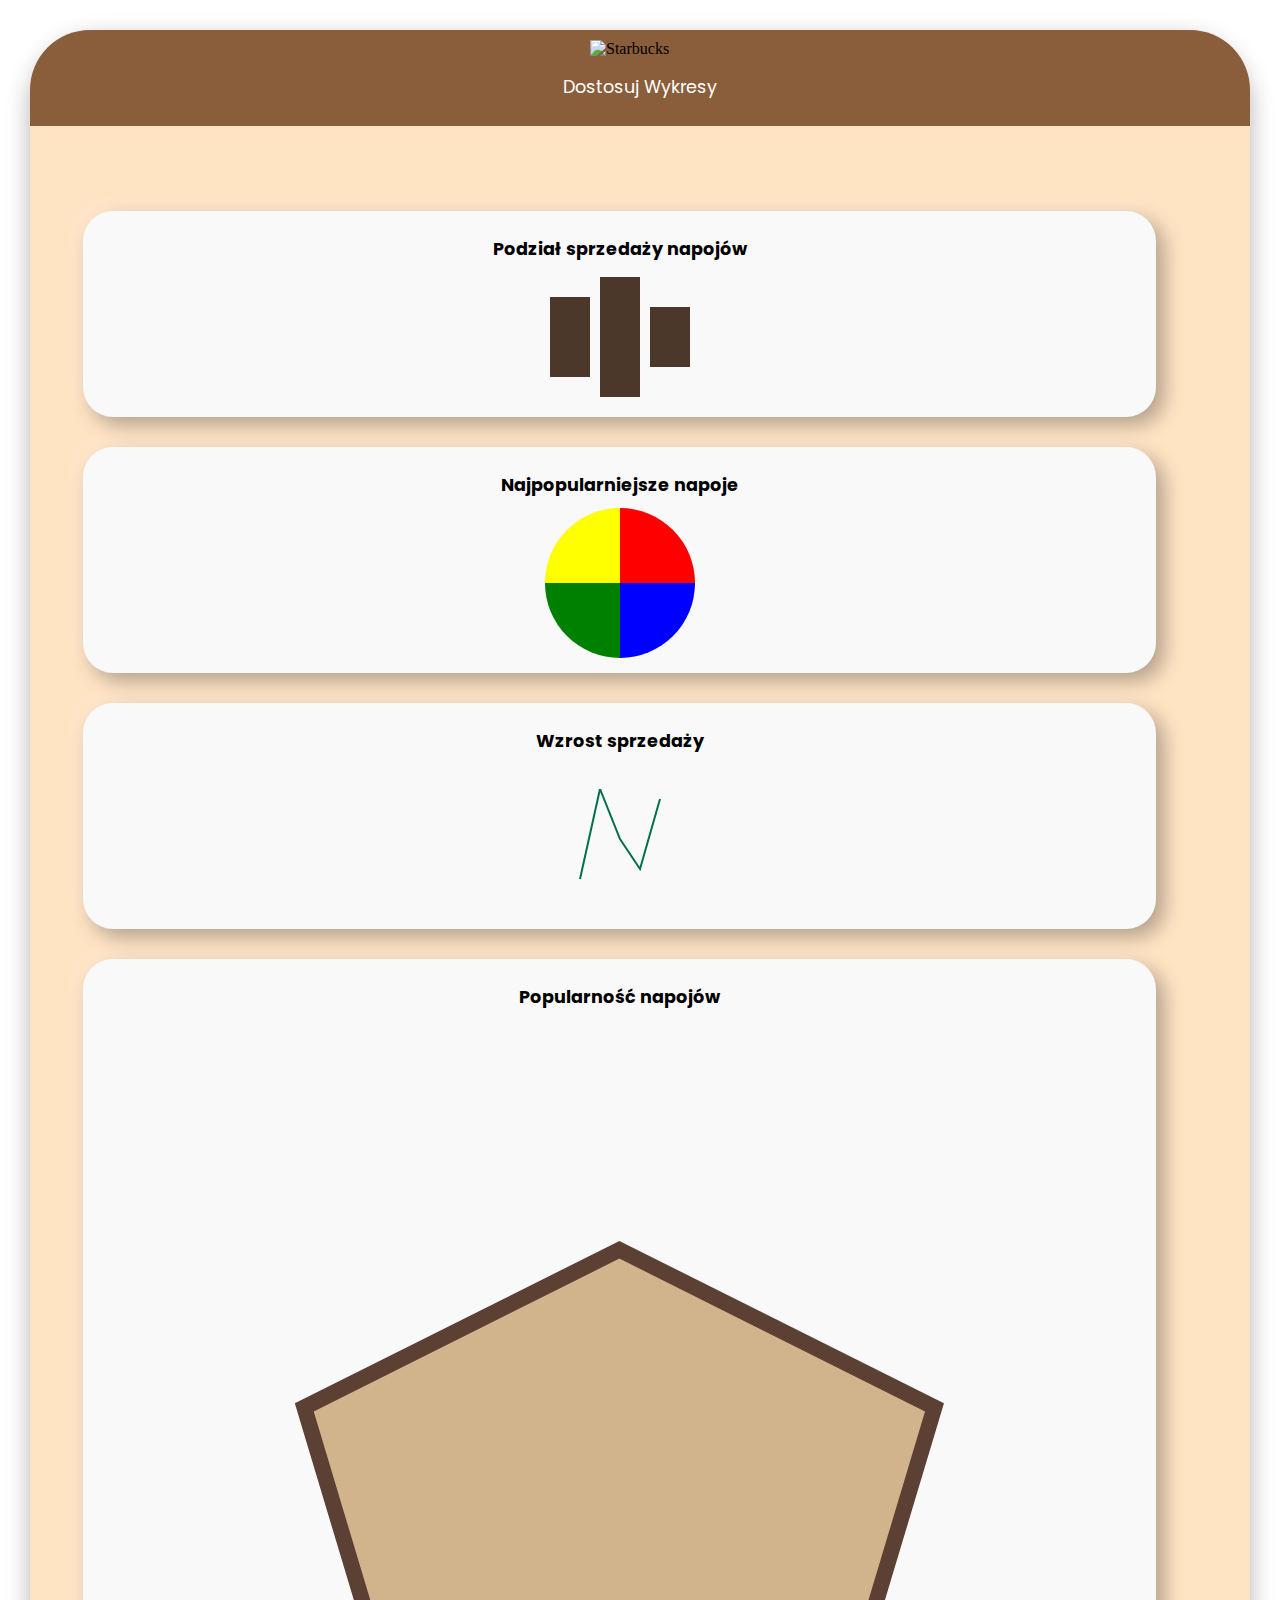
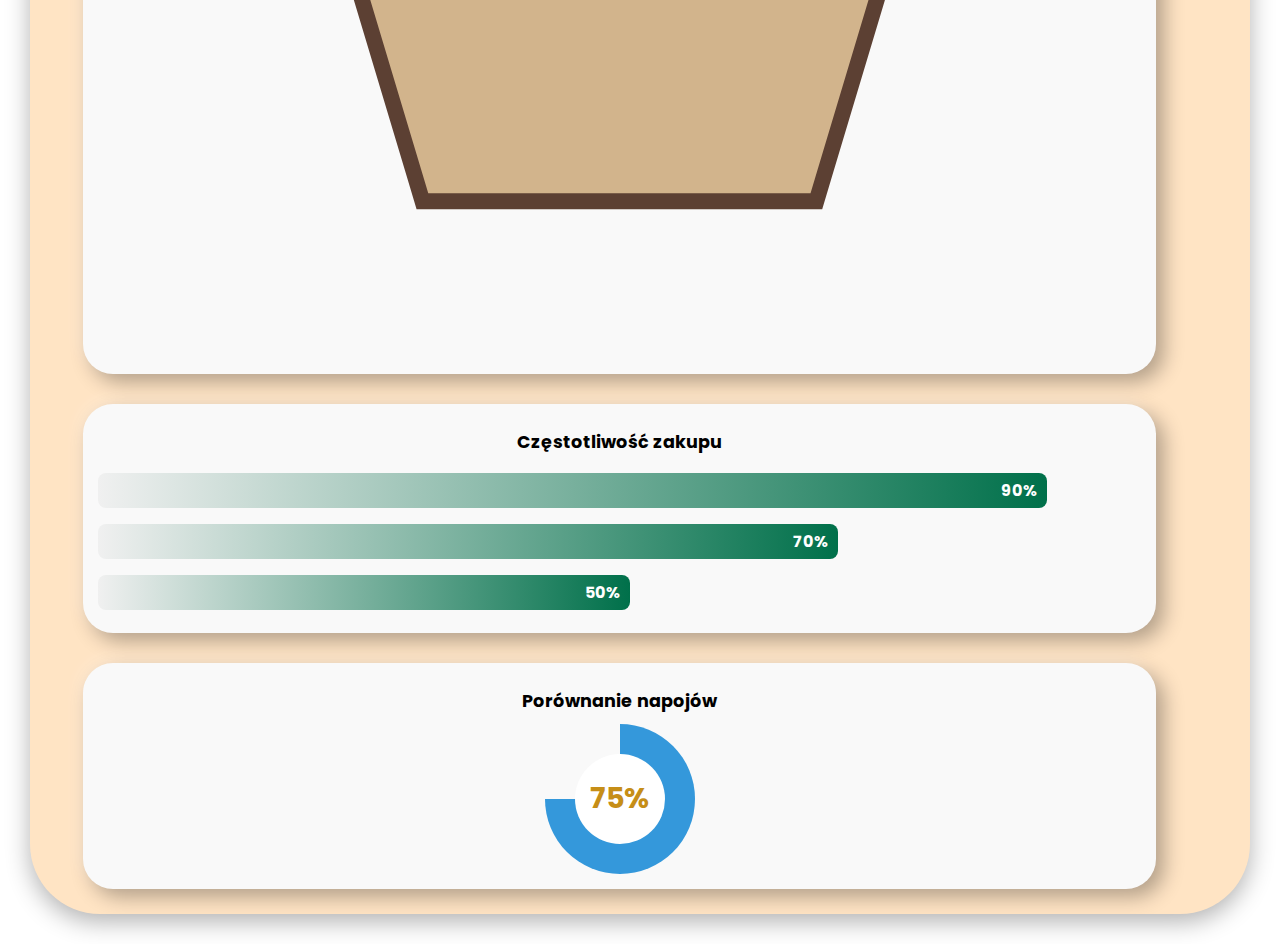
==== commit 3bd4ad62: "Dodanie styla dla wykresow, poprawcie dwa ktorym nie przypisał sie kolor" ====
--- a/index.html
+++ b/index.html
@@ -38,7 +38,7 @@
                 <h2>Wzrost sprzedaży</h2>
                 <section class="wykres-kontener liniowy">
                     <svg viewBox="0 0 100 100" width="100" height="100">
-                        <polyline points="10,80 30,60 50,70 70,40 90,20" stroke="blue" stroke-width="2" fill="none" />
+                        <polyline points="10,80 30,60 50,70 70,40 90,20" stroke="#00704A" stroke-width="2" fill="none" />
                     </svg>
                 </section>
             </section>
@@ -47,7 +47,7 @@
                 <h2>Popularność napojów </h2>
                 <section class="graph-container">
                     <svg class="radar" viewBox="0 0 100 100">
-                        <polygon points="50,10 90,30 75,80 25,80 10,30" fill="rgba(0, 123, 255, 0.5)" stroke="blue" stroke-width="2"></polygon>
+                        <polygon points="50,10 90,30 75,80 25,80 10,30" fill="#D2B48C" stroke="#5C4033" stroke-width="2"></polygon>
                     </svg>
                 </section>
             </section>
--- a/style.css
+++ b/style.css
@@ -115,7 +115,7 @@
         .słupkowy div {
             width: 40px;
             height: var(--height);
-            background: #3498db;
+            background: #4B382A;
             margin: 5px;
             display: inline-block;
         }
@@ -132,14 +132,6 @@
             height: 150px;
         }
         
-        .trójkątny {
-            width: 0;
-            height: 0;
-            border-left: 70px solid transparent;
-            border-right: 70px solid transparent;
-            border-bottom: 150px solid #e74c3c;
-        }
-        
         .słupki {
             display: flex;
             flex-direction: column;
@@ -150,7 +142,7 @@
         .słupki div {
             height: 35px;
             width: var(--width);
-            background: linear-gradient(to right, #8e44ad, #3498db);
+            background: linear-gradient(to left, #00704A, #f0f0f0);
             border-radius: 8px;
             margin: 8px 0;
             text-align: right;
@@ -166,7 +158,7 @@
             width: 150px;
             height: 150px;
             border-radius: 50%;
-            background: conic-gradient(#3498db 0% 75%, #f9f9f9 75% 100%);
+            background: conic-gradient(#C68E17 0% 75%, #f9f9f9 75% 100%);
             position: relative;
             display: flex;
             align-items: center;
@@ -189,7 +181,7 @@
             font-family: "Poppins", sans-serif;
             font-size: 1.8rem;
             font-weight: bold;
-            color: #3498db;
+            color: #C68E17;
         }
         
         .graph-container {
@@ -208,8 +200,9 @@
         button[type=submit]{
             margin: 0px 0px 20px 0px;
             padding: 10px;
-            width: 10vh;
+            width: 12vh;
             border: none;
+            font-family: "Poppins", sans-serif;
             border-radius: 5px;
             background-color: #00704A;
             color: #fff;
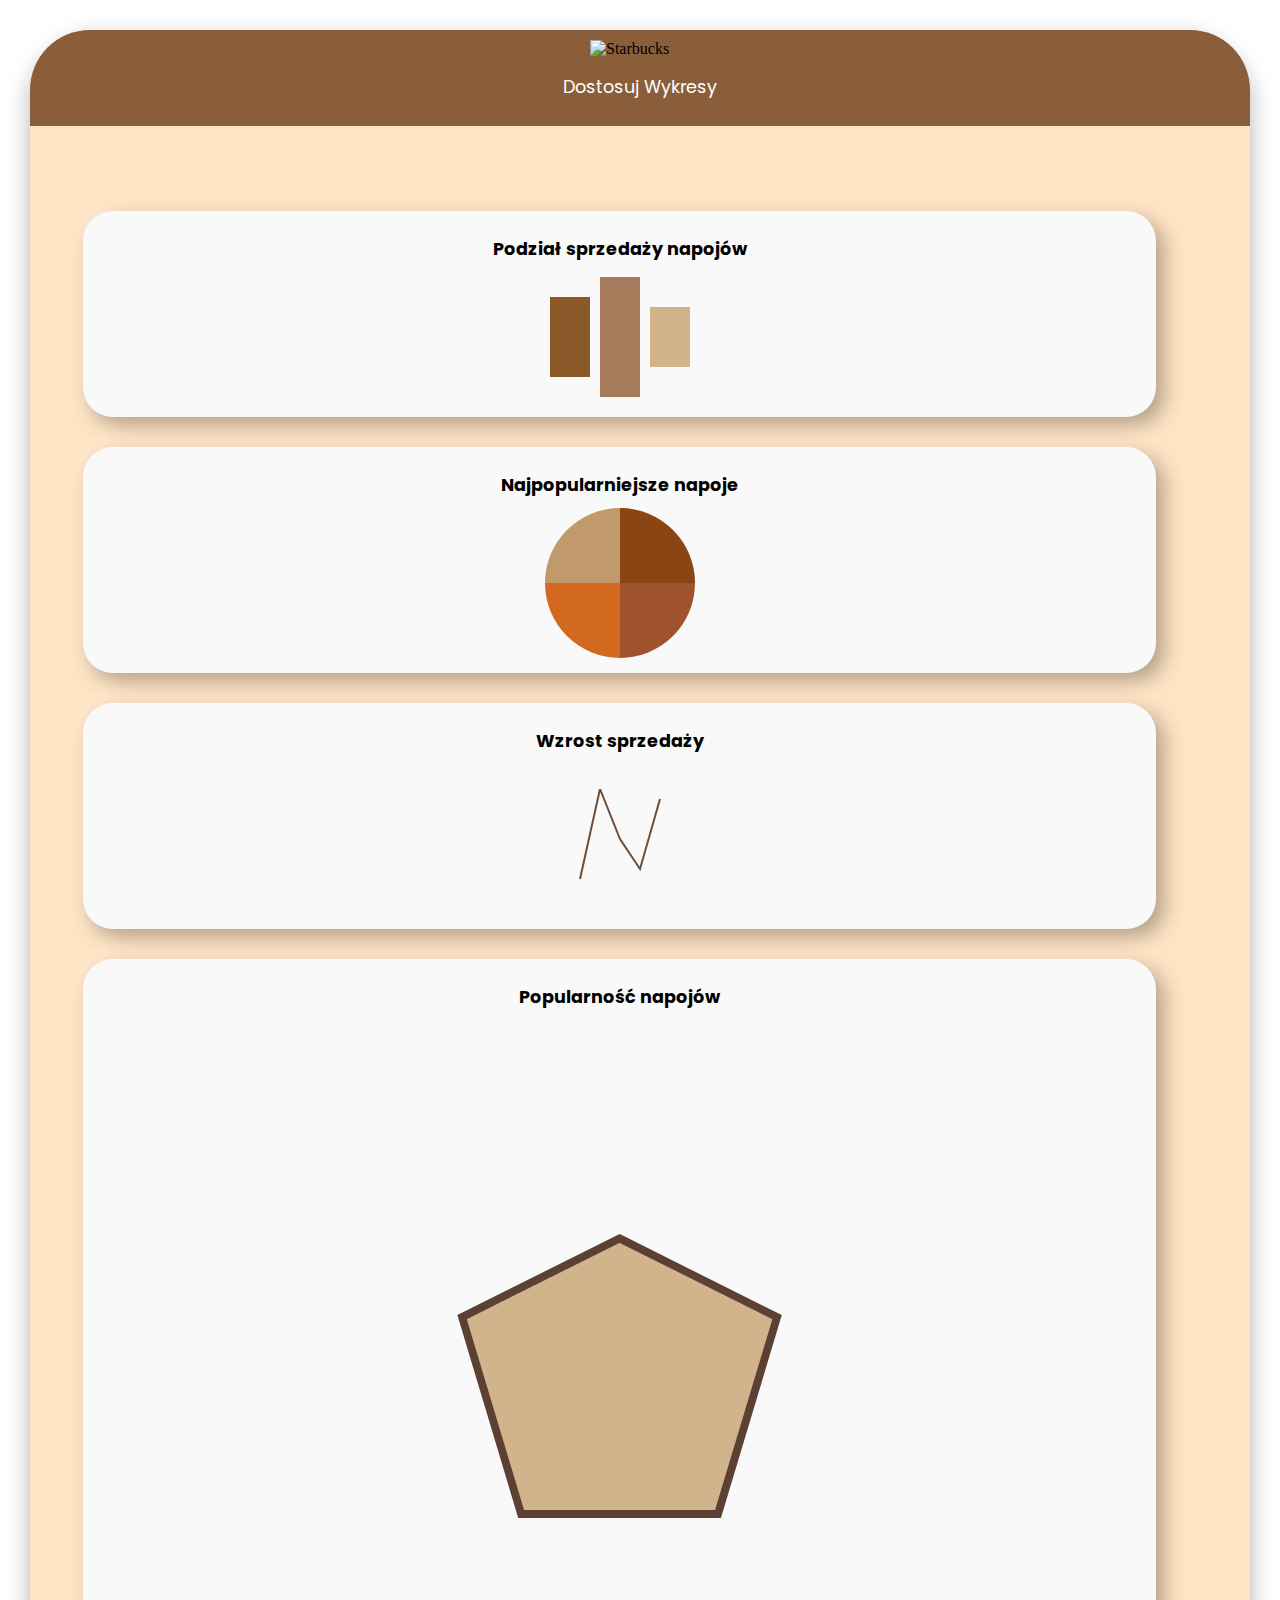
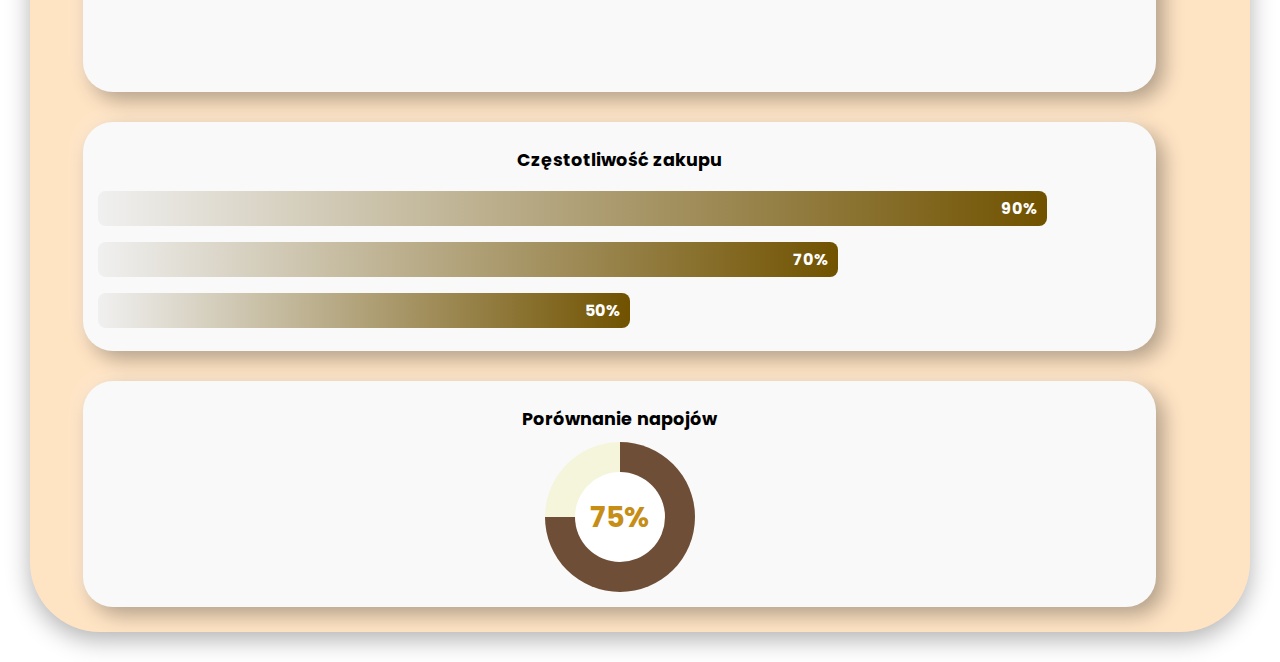
==== commit a4720c37: "Zmiana kolorów i naprawienie localstorage" ====
--- a/index.html
+++ b/index.html
@@ -73,7 +73,7 @@
     </main>
     <script>
 document.addEventListener("DOMContentLoaded", function () {
-    let savedData = localStorage.getItem("chartData");
+    let savedData = localStorage.getItem("zmienioneDane");
     let data = savedData ? JSON.parse(savedData) : {
         slupkowy: [80, 120, 60],
         kolowy: [25, 25, 25, 25],
@@ -87,11 +87,12 @@
         let slupkowyBars = document.querySelectorAll(".słupkowy div");
         slupkowyBars.forEach((bar, i) => {
             bar.style.height = data.slupkowy[i] + "px";
+            bar.style.backgroundColor = ["#8B5A2B", "#A67B5B", "#D2B48C"][i];
         });
 
         let pieChart = document.querySelector(".kolowy");
         let total = data.kolowy.reduce((a, b) => a + b, 0);
-        let colors = ["red", "blue", "green", "yellow"];
+        let colors = ["#8B4513", "#A0522D", "#D2691E", "#C19A6B"];
         let gradient = "conic-gradient(";
         let start = 0;
         for (let i = 0; i < data.kolowy.length; i++) {
@@ -104,19 +105,22 @@
         let polyline = document.querySelector(".liniowy polyline");
         let points = data.liniowy.map((val, i) => `${10 + i * 20},${100 - val}`).join(" ");
         polyline.setAttribute("points", points);
+        polyline.setAttribute("stroke", "#6F4E37");
 
         let slupkiBars = document.querySelectorAll(".słupki div");
         slupkiBars.forEach((bar, i) => {
             bar.style.width = data.slupki[i] + "%";
+            bar.style.backgroundColor = "#8B5A2B";
             bar.textContent = data.slupki[i] + "%";
         });
 
         let okraglyChart = document.querySelector(".okrągły");
-        okraglyChart.style.background = `conic-gradient(#3498db 0% ${data.okragly}%, #f9f9f9 ${data.okragly}% 100%)`;
+        okraglyChart.style.background = `conic-gradient(#6F4E37 0% ${data.okragly}%, #F5F5DC ${data.okragly}% 100%)`;
         document.querySelector(".okrągły .wartosc").textContent = data.okragly + "%";
     }
     updateCharts();
 });
+
     </script>
 </body>
 </html>
--- a/style.css
+++ b/style.css
@@ -142,7 +142,7 @@
         .słupki div {
             height: 35px;
             width: var(--width);
-            background: linear-gradient(to left, #00704A, #f0f0f0);
+            background: linear-gradient(to left, #705200, #f0f0f0);
             border-radius: 8px;
             margin: 8px 0;
             text-align: right;
@@ -277,6 +277,15 @@
             .box > h2 {
                 font-size: 1.1rem;
             }
+
+            input{
+                margin: 10px;
+            }
+
+            .radar {
+                width: 70%;
+                height: 70%;
+            }
         }
         
         
@@ -325,6 +334,10 @@
             .box > h2 {
                 font-size: 1.1rem;
             }
+
+            input{
+                margin: 10px;
+            }
         }
         
         
@@ -382,4 +395,8 @@
             .box > h2 {
                 font-size: 1.1rem;
             }
+
+            input{
+                margin: 10px;
+            }
         }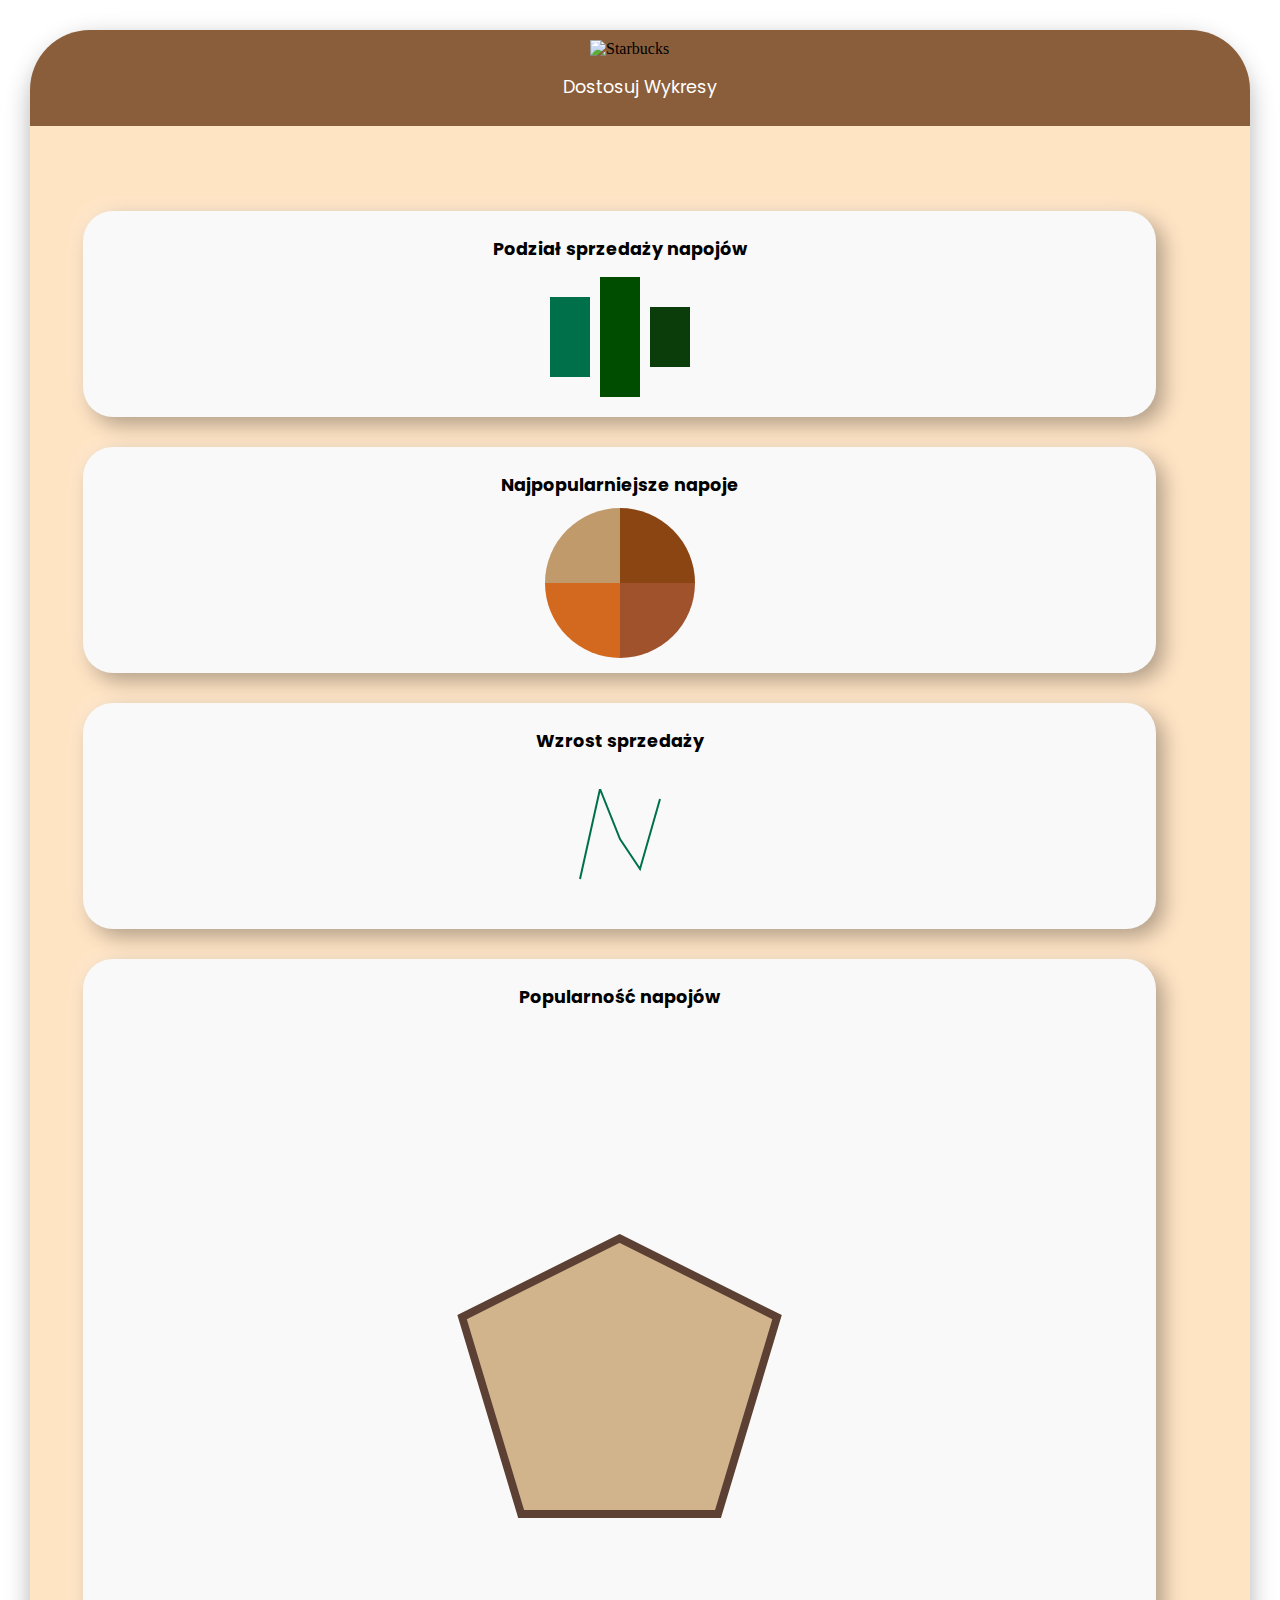
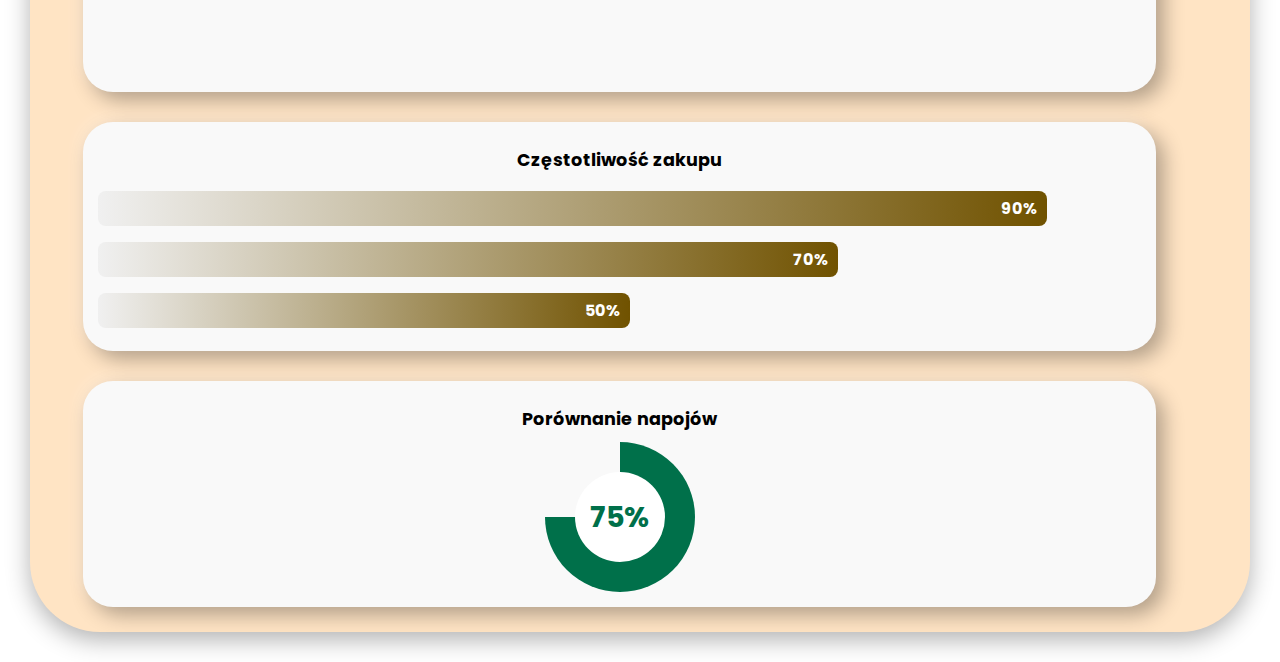
==== commit 0bbc48bc: "2222" ====
--- a/index.html
+++ b/index.html
@@ -87,7 +87,7 @@
         let slupkowyBars = document.querySelectorAll(".słupkowy div");
         slupkowyBars.forEach((bar, i) => {
             bar.style.height = data.slupkowy[i] + "px";
-            bar.style.backgroundColor = ["#8B5A2B", "#A67B5B", "#D2B48C"][i];
+            bar.style.backgroundColor = ["#00704A", "#004d00", "#0b3d0b"][i];
         });
 
         let pieChart = document.querySelector(".kolowy");
@@ -105,7 +105,7 @@
         let polyline = document.querySelector(".liniowy polyline");
         let points = data.liniowy.map((val, i) => `${10 + i * 20},${100 - val}`).join(" ");
         polyline.setAttribute("points", points);
-        polyline.setAttribute("stroke", "#6F4E37");
+        polyline.setAttribute("stroke", "#00704A");
 
         let slupkiBars = document.querySelectorAll(".słupki div");
         slupkiBars.forEach((bar, i) => {
@@ -115,7 +115,7 @@
         });
 
         let okraglyChart = document.querySelector(".okrągły");
-        okraglyChart.style.background = `conic-gradient(#6F4E37 0% ${data.okragly}%, #F5F5DC ${data.okragly}% 100%)`;
+        okraglyChart.style.background = `conic-gradient(#00704A 0% ${data.okragly}%, #f9f9f9 ${data.okragly}% 100%)`;
         document.querySelector(".okrągły .wartosc").textContent = data.okragly + "%";
     }
     updateCharts();
--- a/style.css
+++ b/style.css
@@ -181,7 +181,7 @@
             font-family: "Poppins", sans-serif;
             font-size: 1.8rem;
             font-weight: bold;
-            color: #C68E17;
+            color: #00704A;
         }
         
         .graph-container {
@@ -225,6 +225,12 @@
             border-radius: 5px;
         }
 
+        .umieszczenie{
+            margin: 10px;
+            display: flex;
+            justify-content: center;
+        }
+
         @media screen and (max-width: 1310px) {
             body, html {
                 margin: 15px;
